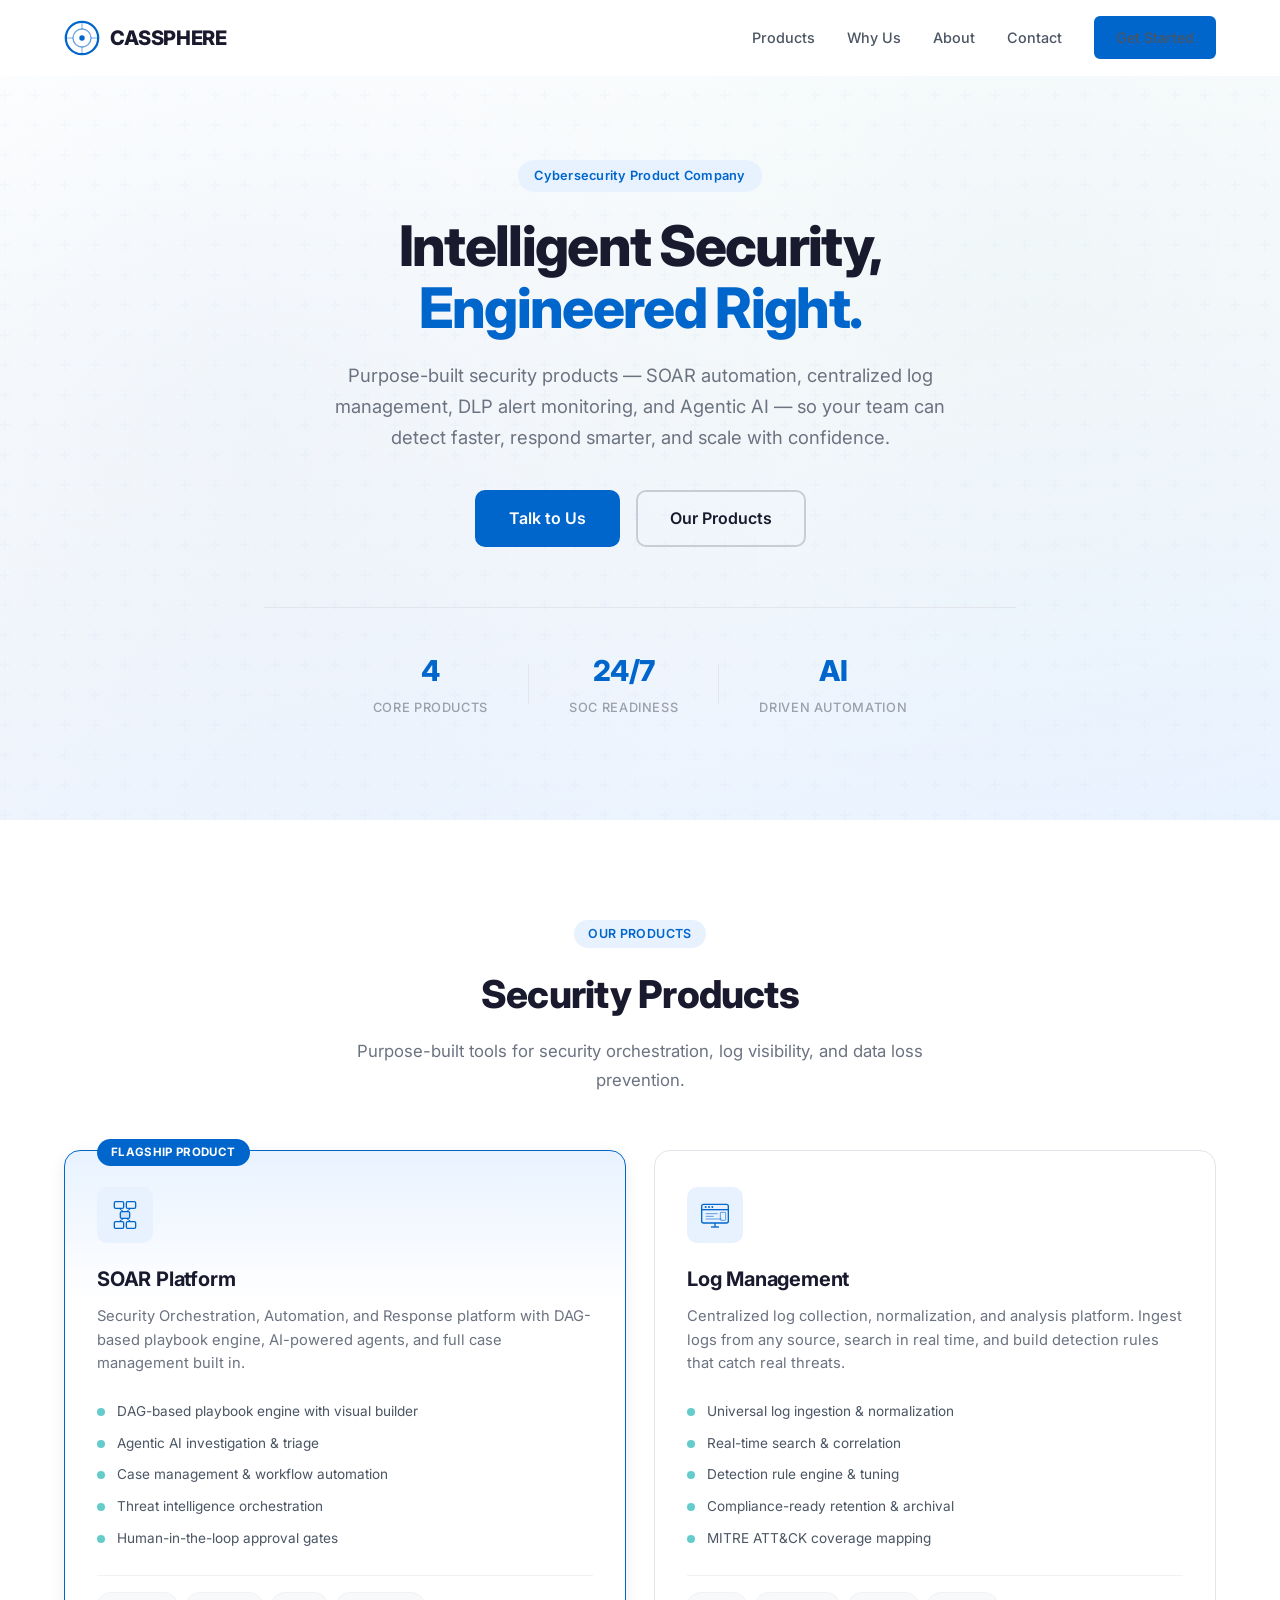
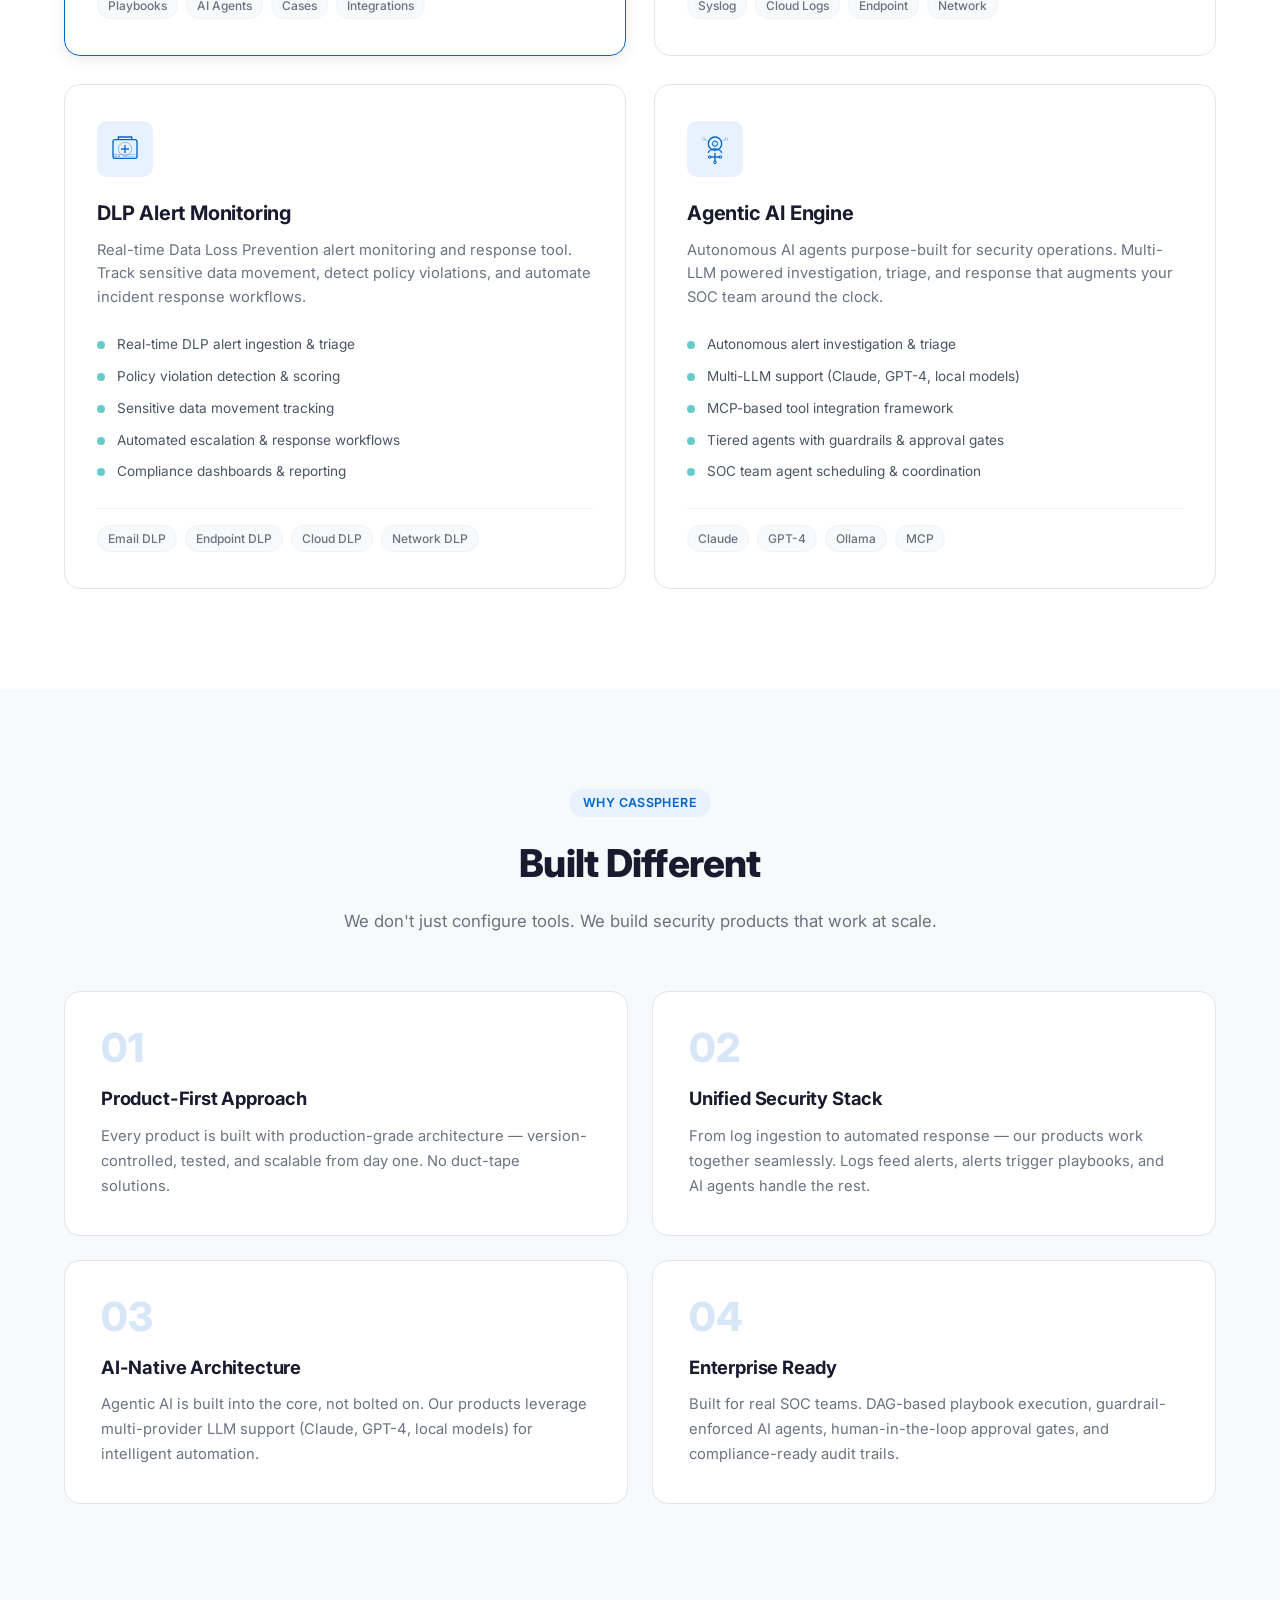
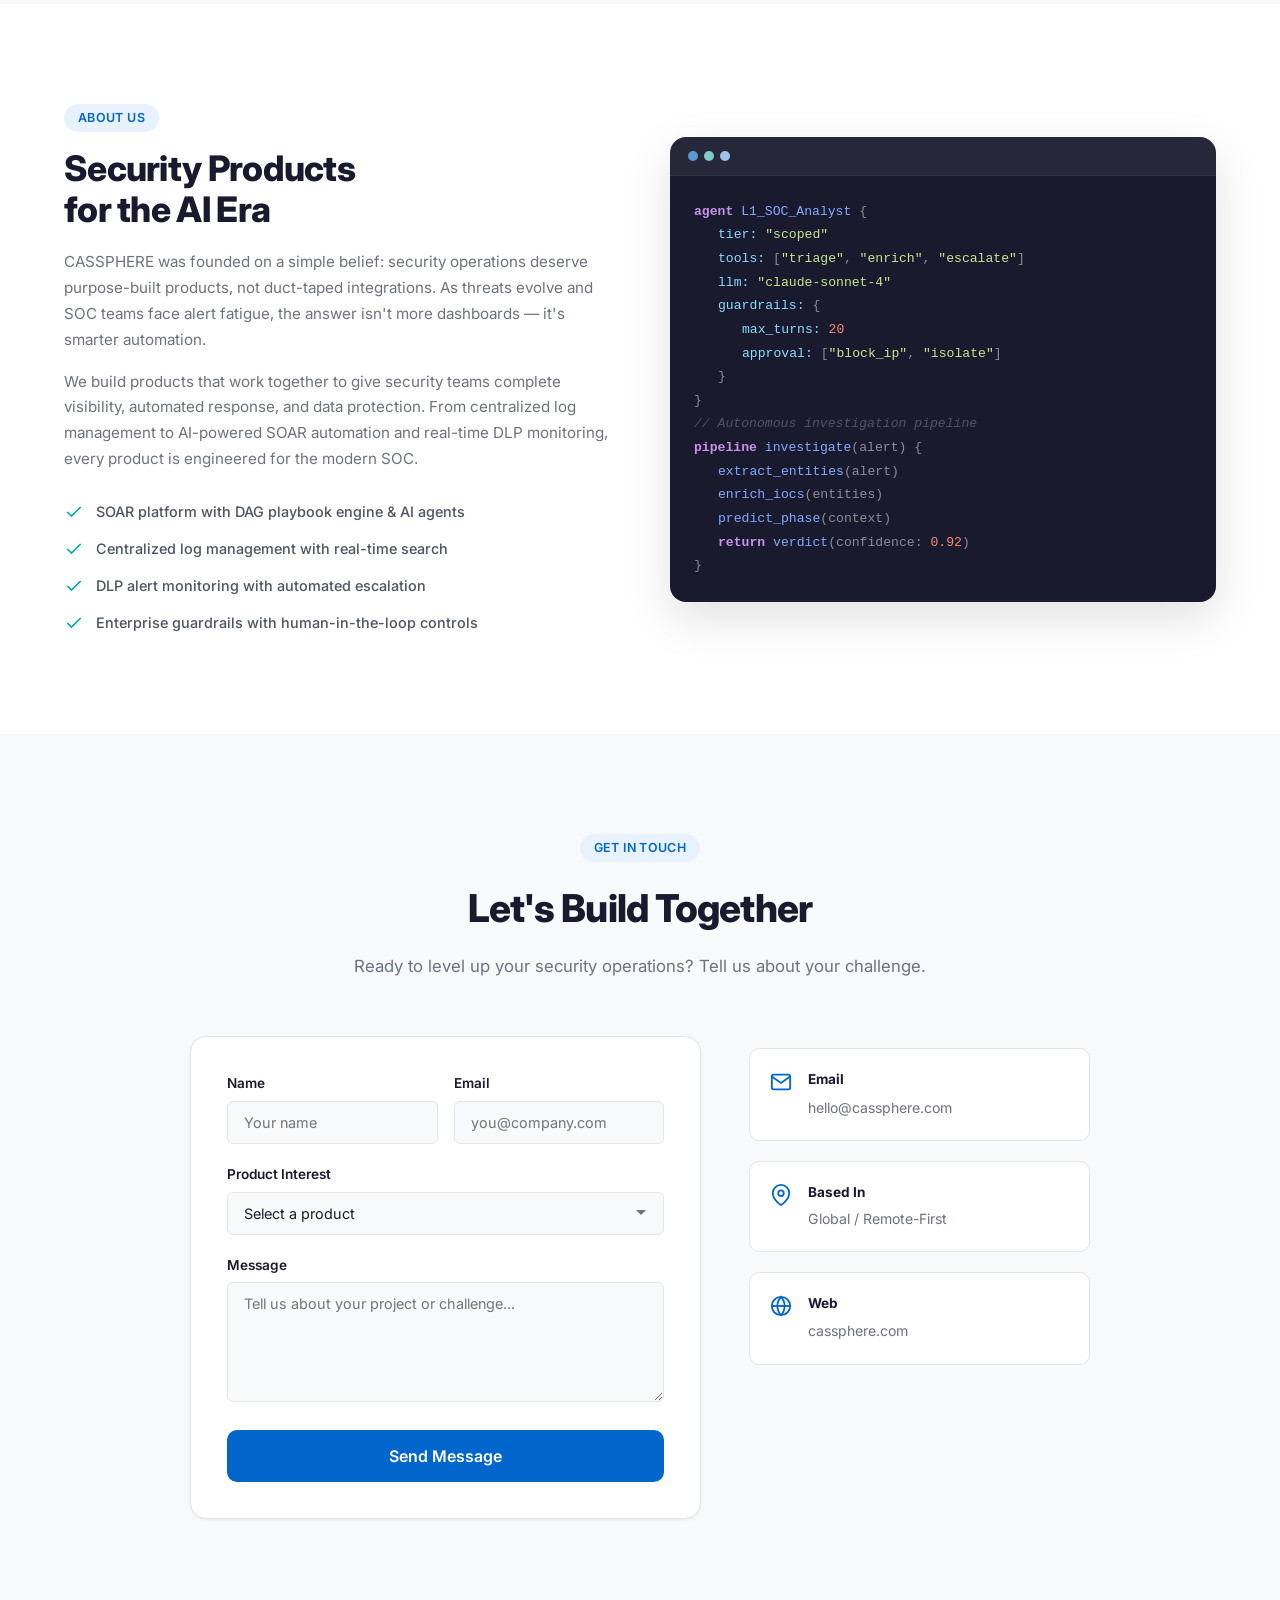
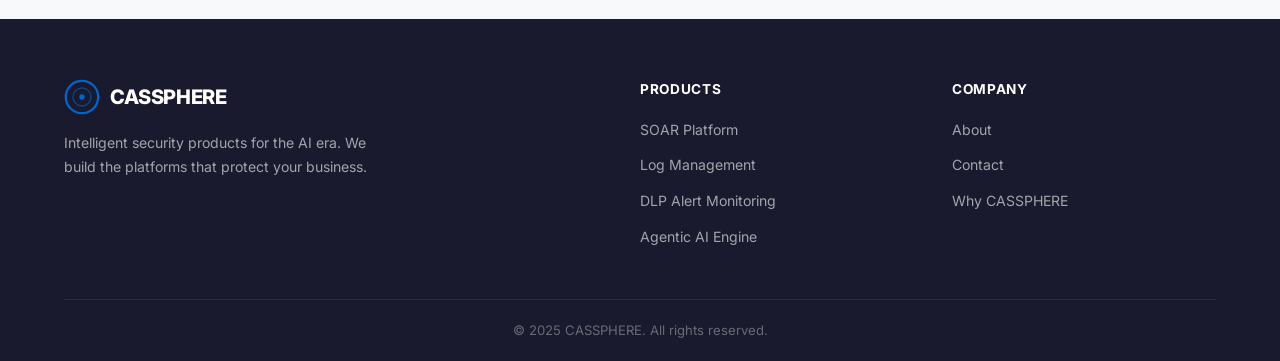
==== index.html @ a55b5545 "Initial CASSPHERE website - 4 product landing page - SOAR Platform, Log Management, DLP Alert Monito" ====
<!DOCTYPE html>
<html lang="en">
<head>
    <meta charset="UTF-8">
    <meta name="viewport" content="width=device-width, initial-scale=1.0">
    <meta name="description" content="CASSPHERE - Intelligent security products: SOAR Platform, Log Management, and DLP Alert Monitoring Tool for modern security operations.">
    <meta name="keywords" content="SOAR, Log Management, DLP, Data Loss Prevention, Alert Monitoring, Cybersecurity, Security Operations, SOC">
    <title>CASSPHERE | Intelligent Security Products</title>
    <link rel="preconnect" href="https://fonts.googleapis.com">
    <link rel="preconnect" href="https://fonts.gstatic.com" crossorigin>
    <link href="https://fonts.googleapis.com/css2?family=Inter:wght@300;400;500;600;700;800&display=swap" rel="stylesheet">
    <link rel="stylesheet" href="css/styles.css">
    <link rel="icon" type="image/svg+xml" href="data:image/svg+xml,<svg xmlns='http://www.w3.org/2000/svg' viewBox='0 0 32 32'><circle cx='16' cy='16' r='14' fill='%230066cc'/><text x='16' y='21' text-anchor='middle' fill='white' font-size='14' font-family='Inter,sans-serif' font-weight='700'>C</text></svg>">
</head>
<body>
    <!-- Navigation -->
    <nav class="navbar" id="navbar">
        <div class="container nav-container">
            <a href="#" class="logo">
                <svg class="logo-icon" viewBox="0 0 40 40" fill="none" xmlns="http://www.w3.org/2000/svg">
                    <circle cx="20" cy="20" r="18" stroke="currentColor" stroke-width="2.5"/>
                    <circle cx="20" cy="20" r="10" stroke="currentColor" stroke-width="1.5" opacity="0.6"/>
                    <circle cx="20" cy="20" r="3" fill="currentColor"/>
                    <line x1="20" y1="2" x2="20" y2="10" stroke="currentColor" stroke-width="1.5" opacity="0.4"/>
                    <line x1="20" y1="30" x2="20" y2="38" stroke="currentColor" stroke-width="1.5" opacity="0.4"/>
                    <line x1="2" y1="20" x2="10" y2="20" stroke="currentColor" stroke-width="1.5" opacity="0.4"/>
                    <line x1="30" y1="20" x2="38" y2="20" stroke="currentColor" stroke-width="1.5" opacity="0.4"/>
                </svg>
                <span>CASSPHERE</span>
            </a>
            <button class="nav-toggle" id="navToggle" aria-label="Toggle navigation">
                <span></span>
                <span></span>
                <span></span>
            </button>
            <ul class="nav-links" id="navLinks">
                <li><a href="#products">Products</a></li>
                <li><a href="#why-us">Why Us</a></li>
                <li><a href="#about">About</a></li>
                <li><a href="#contact">Contact</a></li>
                <li><a href="#contact" class="btn btn-nav">Get Started</a></li>
            </ul>
        </div>
    </nav>

    <!-- Hero Section -->
    <section class="hero" id="hero">
        <div class="hero-bg"></div>
        <div class="container hero-content">
            <div class="hero-badge">Cybersecurity Product Company</div>
            <h1>Intelligent Security,<br><span class="text-accent">Engineered Right.</span></h1>
            <p class="hero-subtitle">Purpose-built security products &mdash; SOAR automation, centralized log management, DLP alert monitoring, and Agentic AI &mdash; so your team can detect faster, respond smarter, and scale with confidence.</p>
            <div class="hero-cta">
                <a href="#contact" class="btn btn-primary btn-lg">Talk to Us</a>
                <a href="#products" class="btn btn-outline btn-lg">Our Products</a>
            </div>
            <div class="hero-stats">
                <div class="stat">
                    <span class="stat-number">4</span>
                    <span class="stat-label">Core Products</span>
                </div>
                <div class="stat-divider"></div>
                <div class="stat">
                    <span class="stat-number">24/7</span>
                    <span class="stat-label">SOC Readiness</span>
                </div>
                <div class="stat-divider"></div>
                <div class="stat">
                    <span class="stat-number">AI</span>
                    <span class="stat-label">Driven Automation</span>
                </div>
            </div>
        </div>
    </section>

    <!-- Products Section -->
    <section class="services" id="products">
        <div class="container">
            <div class="section-header">
                <span class="section-tag">Our Products</span>
                <h2>Security Products</h2>
                <p>Purpose-built tools for security orchestration, log visibility, and data loss prevention.</p>
            </div>
            <div class="services-grid">
                <!-- SOAR Platform -->
                <div class="service-card featured" data-animate>
                    <div class="service-badge">Flagship Product</div>
                    <div class="service-icon">
                        <svg viewBox="0 0 48 48" fill="none" xmlns="http://www.w3.org/2000/svg">
                            <rect x="8" y="4" width="14" height="10" rx="2" stroke="currentColor" stroke-width="2"/>
                            <rect x="26" y="4" width="14" height="10" rx="2" stroke="currentColor" stroke-width="2"/>
                            <rect x="8" y="34" width="14" height="10" rx="2" stroke="currentColor" stroke-width="2"/>
                            <rect x="26" y="34" width="14" height="10" rx="2" stroke="currentColor" stroke-width="2"/>
                            <rect x="17" y="19" width="14" height="10" rx="2" stroke="currentColor" stroke-width="2" fill="currentColor" fill-opacity="0.1"/>
                            <line x1="15" y1="14" x2="22" y2="19" stroke="currentColor" stroke-width="1.5"/>
                            <line x1="33" y1="14" x2="26" y2="19" stroke="currentColor" stroke-width="1.5"/>
                            <line x1="22" y1="29" x2="15" y2="34" stroke="currentColor" stroke-width="1.5"/>
                            <line x1="26" y1="29" x2="33" y2="34" stroke="currentColor" stroke-width="1.5"/>
                        </svg>
                    </div>
                    <h3>SOAR Platform</h3>
                    <p>Security Orchestration, Automation, and Response platform with DAG-based playbook engine, AI-powered agents, and full case management built in.</p>
                    <ul class="service-features">
                        <li>DAG-based playbook engine with visual builder</li>
                        <li>Agentic AI investigation &amp; triage</li>
                        <li>Case management &amp; workflow automation</li>
                        <li>Threat intelligence orchestration</li>
                        <li>Human-in-the-loop approval gates</li>
                    </ul>
                    <div class="service-platforms">
                        <span class="platform-tag">Playbooks</span>
                        <span class="platform-tag">AI Agents</span>
                        <span class="platform-tag">Cases</span>
                        <span class="platform-tag">Integrations</span>
                    </div>
                </div>

                <!-- Log Management -->
                <div class="service-card" data-animate>
                    <div class="service-icon">
                        <svg viewBox="0 0 48 48" fill="none" xmlns="http://www.w3.org/2000/svg">
                            <rect x="4" y="8" width="40" height="28" rx="3" stroke="currentColor" stroke-width="2"/>
                            <line x1="4" y1="16" x2="44" y2="16" stroke="currentColor" stroke-width="2"/>
                            <circle cx="10" cy="12" r="1.5" fill="currentColor"/>
                            <circle cx="15" cy="12" r="1.5" fill="currentColor"/>
                            <circle cx="20" cy="12" r="1.5" fill="currentColor"/>
                            <line x1="10" y1="22" x2="28" y2="22" stroke="currentColor" stroke-width="1.5" opacity="0.6"/>
                            <line x1="10" y1="26" x2="22" y2="26" stroke="currentColor" stroke-width="1.5" opacity="0.6"/>
                            <line x1="10" y1="30" x2="34" y2="30" stroke="currentColor" stroke-width="1.5" opacity="0.6"/>
                            <rect x="32" y="20" width="8" height="12" rx="1" stroke="currentColor" stroke-width="1.5" opacity="0.6"/>
                            <line x1="24" y1="36" x2="24" y2="42" stroke="currentColor" stroke-width="2"/>
                            <line x1="18" y1="42" x2="30" y2="42" stroke="currentColor" stroke-width="2"/>
                        </svg>
                    </div>
                    <h3>Log Management</h3>
                    <p>Centralized log collection, normalization, and analysis platform. Ingest logs from any source, search in real time, and build detection rules that catch real threats.</p>
                    <ul class="service-features">
                        <li>Universal log ingestion &amp; normalization</li>
                        <li>Real-time search &amp; correlation</li>
                        <li>Detection rule engine &amp; tuning</li>
                        <li>Compliance-ready retention &amp; archival</li>
                        <li>MITRE ATT&CK coverage mapping</li>
                    </ul>
                    <div class="service-platforms">
                        <span class="platform-tag">Syslog</span>
                        <span class="platform-tag">Cloud Logs</span>
                        <span class="platform-tag">Endpoint</span>
                        <span class="platform-tag">Network</span>
                    </div>
                </div>

                <!-- DLP Alert Monitoring -->
                <div class="service-card" data-animate>
                    <div class="service-icon">
                        <svg viewBox="0 0 48 48" fill="none" xmlns="http://www.w3.org/2000/svg">
                            <rect x="6" y="10" width="36" height="28" rx="3" stroke="currentColor" stroke-width="2"/>
                            <path d="M24 18 L24 30" stroke="currentColor" stroke-width="2"/>
                            <path d="M18 24 L30 24" stroke="currentColor" stroke-width="2"/>
                            <circle cx="24" cy="24" r="10" stroke="currentColor" stroke-width="1.5" opacity="0.4"/>
                            <path d="M14 10 L14 6 L34 6 L34 10" stroke="currentColor" stroke-width="2"/>
                            <line x1="6" y1="32" x2="42" y2="32" stroke="currentColor" stroke-width="1.5" opacity="0.3"/>
                            <circle cx="10" cy="35" r="1.5" fill="currentColor" opacity="0.5"/>
                            <circle cx="15" cy="35" r="1.5" fill="currentColor" opacity="0.5"/>
                            <line x1="20" y1="35" x2="38" y2="35" stroke="currentColor" stroke-width="1.5" opacity="0.3"/>
                        </svg>
                    </div>
                    <h3>DLP Alert Monitoring</h3>
                    <p>Real-time Data Loss Prevention alert monitoring and response tool. Track sensitive data movement, detect policy violations, and automate incident response workflows.</p>
                    <ul class="service-features">
                        <li>Real-time DLP alert ingestion &amp; triage</li>
                        <li>Policy violation detection &amp; scoring</li>
                        <li>Sensitive data movement tracking</li>
                        <li>Automated escalation &amp; response workflows</li>
                        <li>Compliance dashboards &amp; reporting</li>
                    </ul>
                    <div class="service-platforms">
                        <span class="platform-tag">Email DLP</span>
                        <span class="platform-tag">Endpoint DLP</span>
                        <span class="platform-tag">Cloud DLP</span>
                        <span class="platform-tag">Network DLP</span>
                    </div>
                </div>

                <!-- Agentic AI Engine -->
                <div class="service-card" data-animate>
                    <div class="service-icon">
                        <svg viewBox="0 0 48 48" fill="none" xmlns="http://www.w3.org/2000/svg">
                            <circle cx="24" cy="16" r="10" stroke="currentColor" stroke-width="2"/>
                            <circle cx="24" cy="16" r="4" stroke="currentColor" stroke-width="1.5" fill="currentColor" fill-opacity="0.1"/>
                            <path d="M14 30 C14 26, 20 24, 24 24 C28 24, 34 26, 34 30" stroke="currentColor" stroke-width="2" fill="none"/>
                            <line x1="24" y1="30" x2="24" y2="44" stroke="currentColor" stroke-width="2"/>
                            <line x1="16" y1="36" x2="32" y2="36" stroke="currentColor" stroke-width="2"/>
                            <circle cx="16" cy="36" r="2" stroke="currentColor" stroke-width="1.5"/>
                            <circle cx="32" cy="36" r="2" stroke="currentColor" stroke-width="1.5"/>
                            <circle cx="24" cy="44" r="2" stroke="currentColor" stroke-width="1.5"/>
                            <line x1="8" y1="10" x2="14" y2="12" stroke="currentColor" stroke-width="1" opacity="0.4"/>
                            <line x1="40" y1="10" x2="34" y2="12" stroke="currentColor" stroke-width="1" opacity="0.4"/>
                            <circle cx="7" cy="9" r="2" stroke="currentColor" stroke-width="1" opacity="0.4"/>
                            <circle cx="41" cy="9" r="2" stroke="currentColor" stroke-width="1" opacity="0.4"/>
                        </svg>
                    </div>
                    <h3>Agentic AI Engine</h3>
                    <p>Autonomous AI agents purpose-built for security operations. Multi-LLM powered investigation, triage, and response that augments your SOC team around the clock.</p>
                    <ul class="service-features">
                        <li>Autonomous alert investigation &amp; triage</li>
                        <li>Multi-LLM support (Claude, GPT-4, local models)</li>
                        <li>MCP-based tool integration framework</li>
                        <li>Tiered agents with guardrails &amp; approval gates</li>
                        <li>SOC team agent scheduling &amp; coordination</li>
                    </ul>
                    <div class="service-platforms">
                        <span class="platform-tag">Claude</span>
                        <span class="platform-tag">GPT-4</span>
                        <span class="platform-tag">Ollama</span>
                        <span class="platform-tag">MCP</span>
                    </div>
                </div>
            </div>
        </div>
    </section>

    <!-- Why Us Section -->
    <section class="why-us" id="why-us">
        <div class="container">
            <div class="section-header">
                <span class="section-tag">Why CASSPHERE</span>
                <h2>Built Different</h2>
                <p>We don't just configure tools. We build security products that work at scale.</p>
            </div>
            <div class="features-grid">
                <div class="feature-card" data-animate>
                    <div class="feature-number">01</div>
                    <h3>Product-First Approach</h3>
                    <p>Every product is built with production-grade architecture &mdash; version-controlled, tested, and scalable from day one. No duct-tape solutions.</p>
                </div>
                <div class="feature-card" data-animate>
                    <div class="feature-number">02</div>
                    <h3>Unified Security Stack</h3>
                    <p>From log ingestion to automated response &mdash; our products work together seamlessly. Logs feed alerts, alerts trigger playbooks, and AI agents handle the rest.</p>
                </div>
                <div class="feature-card" data-animate>
                    <div class="feature-number">03</div>
                    <h3>AI-Native Architecture</h3>
                    <p>Agentic AI is built into the core, not bolted on. Our products leverage multi-provider LLM support (Claude, GPT-4, local models) for intelligent automation.</p>
                </div>
                <div class="feature-card" data-animate>
                    <div class="feature-number">04</div>
                    <h3>Enterprise Ready</h3>
                    <p>Built for real SOC teams. DAG-based playbook execution, guardrail-enforced AI agents, human-in-the-loop approval gates, and compliance-ready audit trails.</p>
                </div>
            </div>
        </div>
    </section>

    <!-- About Section -->
    <section class="about" id="about">
        <div class="container">
            <div class="about-grid">
                <div class="about-content" data-animate>
                    <span class="section-tag">About Us</span>
                    <h2>Security Products<br>for the AI Era</h2>
                    <p>CASSPHERE was founded on a simple belief: security operations deserve purpose-built products, not duct-taped integrations. As threats evolve and SOC teams face alert fatigue, the answer isn't more dashboards &mdash; it's smarter automation.</p>
                    <p>We build products that work together to give security teams complete visibility, automated response, and data protection. From centralized log management to AI-powered SOAR automation and real-time DLP monitoring, every product is engineered for the modern SOC.</p>
                    <div class="about-highlights">
                        <div class="highlight">
                            <svg viewBox="0 0 24 24" fill="none" stroke="currentColor" stroke-width="2"><polyline points="20 6 9 17 4 12"/></svg>
                            <span>SOAR platform with DAG playbook engine &amp; AI agents</span>
                        </div>
                        <div class="highlight">
                            <svg viewBox="0 0 24 24" fill="none" stroke="currentColor" stroke-width="2"><polyline points="20 6 9 17 4 12"/></svg>
                            <span>Centralized log management with real-time search</span>
                        </div>
                        <div class="highlight">
                            <svg viewBox="0 0 24 24" fill="none" stroke="currentColor" stroke-width="2"><polyline points="20 6 9 17 4 12"/></svg>
                            <span>DLP alert monitoring with automated escalation</span>
                        </div>
                        <div class="highlight">
                            <svg viewBox="0 0 24 24" fill="none" stroke="currentColor" stroke-width="2"><polyline points="20 6 9 17 4 12"/></svg>
                            <span>Enterprise guardrails with human-in-the-loop controls</span>
                        </div>
                    </div>
                </div>
                <div class="about-visual" data-animate>
                    <div class="visual-card">
                        <div class="visual-header">
                            <span class="visual-dot"></span>
                            <span class="visual-dot"></span>
                            <span class="visual-dot"></span>
                        </div>
                        <div class="visual-content">
                            <div class="visual-line"><span class="v-keyword">agent</span> <span class="v-name">L1_SOC_Analyst</span> {</div>
                            <div class="visual-line indent"><span class="v-prop">tier:</span> <span class="v-string">"scoped"</span></div>
                            <div class="visual-line indent"><span class="v-prop">tools:</span> [<span class="v-string">"triage"</span>, <span class="v-string">"enrich"</span>, <span class="v-string">"escalate"</span>]</div>
                            <div class="visual-line indent"><span class="v-prop">llm:</span> <span class="v-string">"claude-sonnet-4"</span></div>
                            <div class="visual-line indent"><span class="v-prop">guardrails:</span> {</div>
                            <div class="visual-line indent2"><span class="v-prop">max_turns:</span> <span class="v-num">20</span></div>
                            <div class="visual-line indent2"><span class="v-prop">approval:</span> [<span class="v-string">"block_ip"</span>, <span class="v-string">"isolate"</span>]</div>
                            <div class="visual-line indent">}</div>
                            <div class="visual-line">}</div>
                            <div class="visual-line"></div>
                            <div class="visual-line"><span class="v-comment">// Autonomous investigation pipeline</span></div>
                            <div class="visual-line"><span class="v-keyword">pipeline</span> <span class="v-name">investigate</span>(alert) {</div>
                            <div class="visual-line indent"><span class="v-fn">extract_entities</span>(alert)</div>
                            <div class="visual-line indent"><span class="v-fn">enrich_iocs</span>(entities)</div>
                            <div class="visual-line indent"><span class="v-fn">predict_phase</span>(context)</div>
                            <div class="visual-line indent"><span class="v-keyword">return</span> <span class="v-fn">verdict</span>(confidence: <span class="v-num">0.92</span>)</div>
                            <div class="visual-line">}</div>
                        </div>
                    </div>
                </div>
            </div>
        </div>
    </section>

    <!-- Contact Section -->
    <section class="contact" id="contact">
        <div class="container">
            <div class="section-header">
                <span class="section-tag">Get In Touch</span>
                <h2>Let's Build Together</h2>
                <p>Ready to level up your security operations? Tell us about your challenge.</p>
            </div>
            <div class="contact-grid">
                <form class="contact-form" id="contactForm" data-animate>
                    <div class="form-row">
                        <div class="form-group">
                            <label for="name">Name</label>
                            <input type="text" id="name" name="name" placeholder="Your name" required>
                        </div>
                        <div class="form-group">
                            <label for="email">Email</label>
                            <input type="email" id="email" name="email" placeholder="you@company.com" required>
                        </div>
                    </div>
                    <div class="form-group">
                        <label for="service">Product Interest</label>
                        <select id="service" name="service">
                            <option value="">Select a product</option>
                            <option value="soar">SOAR Platform</option>
                            <option value="logs">Log Management</option>
                            <option value="dlp">DLP Alert Monitoring</option>
                            <option value="ai">Agentic AI Engine</option>
                            <option value="all">All Products</option>
                        </select>
                    </div>
                    <div class="form-group">
                        <label for="message">Message</label>
                        <textarea id="message" name="message" rows="5" placeholder="Tell us about your project or challenge..."></textarea>
                    </div>
                    <button type="submit" class="btn btn-primary btn-lg btn-full">Send Message</button>
                </form>
                <div class="contact-info" data-animate>
                    <div class="info-card">
                        <svg viewBox="0 0 24 24" fill="none" stroke="currentColor" stroke-width="2"><path d="M4 4h16c1.1 0 2 .9 2 2v12c0 1.1-.9 2-2 2H4c-1.1 0-2-.9-2-2V6c0-1.1.9-2 2-2z"/><polyline points="22,6 12,13 2,6"/></svg>
                        <div>
                            <h4>Email</h4>
                            <a href="mailto:hello@cassphere.com">hello@cassphere.com</a>
                        </div>
                    </div>
                    <div class="info-card">
                        <svg viewBox="0 0 24 24" fill="none" stroke="currentColor" stroke-width="2"><path d="M21 10c0 7-9 13-9 13s-9-6-9-13a9 9 0 0 1 18 0z"/><circle cx="12" cy="10" r="3"/></svg>
                        <div>
                            <h4>Based In</h4>
                            <p>Global / Remote-First</p>
                        </div>
                    </div>
                    <div class="info-card">
                        <svg viewBox="0 0 24 24" fill="none" stroke="currentColor" stroke-width="2"><circle cx="12" cy="12" r="10"/><line x1="2" y1="12" x2="22" y2="12"/><path d="M12 2a15.3 15.3 0 0 1 4 10 15.3 15.3 0 0 1-4 10 15.3 15.3 0 0 1-4-10 15.3 15.3 0 0 1 4-10z"/></svg>
                        <div>
                            <h4>Web</h4>
                            <a href="https://cassphere.com">cassphere.com</a>
                        </div>
                    </div>
                </div>
            </div>
        </div>
    </section>

    <!-- Footer -->
    <footer class="footer">
        <div class="container">
            <div class="footer-grid">
                <div class="footer-brand">
                    <a href="#" class="logo">
                        <svg class="logo-icon" viewBox="0 0 40 40" fill="none" xmlns="http://www.w3.org/2000/svg">
                            <circle cx="20" cy="20" r="18" stroke="currentColor" stroke-width="2.5"/>
                            <circle cx="20" cy="20" r="10" stroke="currentColor" stroke-width="1.5" opacity="0.6"/>
                            <circle cx="20" cy="20" r="3" fill="currentColor"/>
                        </svg>
                        <span>CASSPHERE</span>
                    </a>
                    <p>Intelligent security products for the AI era. We build the platforms that protect your business.</p>
                </div>
                <div class="footer-links">
                    <h4>Products</h4>
                    <ul>
                        <li><a href="#products">SOAR Platform</a></li>
                        <li><a href="#products">Log Management</a></li>
                        <li><a href="#products">DLP Alert Monitoring</a></li>
                        <li><a href="#products">Agentic AI Engine</a></li>
                    </ul>
                </div>
                <div class="footer-links">
                    <h4>Company</h4>
                    <ul>
                        <li><a href="#about">About</a></li>
                        <li><a href="#contact">Contact</a></li>
                        <li><a href="#why-us">Why CASSPHERE</a></li>
                    </ul>
                </div>
            </div>
            <div class="footer-bottom">
                <p>&copy; 2025 CASSPHERE. All rights reserved.</p>
            </div>
        </div>
    </footer>

    <script src="js/main.js"></script>
</body>
</html>
---- css/styles.css ----
/* ============================================
   CASSPHERE - Corporate Website Styles
   ============================================ */

/* --- Reset & Base --- */
*, *::before, *::after {
    margin: 0;
    padding: 0;
    box-sizing: border-box;
}

:root {
    --navy: #1a1a2e;
    --navy-light: #2d2d44;
    --blue: #0066cc;
    --blue-dark: #0052a3;
    --blue-light: #e8f2ff;
    --teal: #00a8a8;
    --teal-light: #e6f7f7;
    --gray-50: #f8f9fb;
    --gray-100: #f0f2f5;
    --gray-200: #e2e5ea;
    --gray-300: #c8cdd5;
    --gray-400: #9aa0ab;
    --gray-500: #6b7280;
    --gray-600: #4b5563;
    --white: #ffffff;
    --shadow-sm: 0 1px 3px rgba(0,0,0,0.06);
    --shadow-md: 0 4px 16px rgba(0,0,0,0.08);
    --shadow-lg: 0 8px 32px rgba(0,0,0,0.10);
    --shadow-xl: 0 16px 48px rgba(0,0,0,0.12);
    --radius-sm: 6px;
    --radius-md: 10px;
    --radius-lg: 16px;
    --radius-xl: 24px;
    --transition: 0.3s ease;
}

html {
    scroll-behavior: smooth;
    scroll-padding-top: 80px;
}

body {
    font-family: 'Inter', -apple-system, BlinkMacSystemFont, 'Segoe UI', sans-serif;
    color: var(--navy);
    line-height: 1.6;
    background: var(--white);
    -webkit-font-smoothing: antialiased;
}

.container {
    max-width: 1200px;
    margin: 0 auto;
    padding: 0 24px;
}

a {
    text-decoration: none;
    color: inherit;
    transition: color var(--transition);
}

img {
    max-width: 100%;
    display: block;
}

/* --- Buttons --- */
.btn {
    display: inline-flex;
    align-items: center;
    justify-content: center;
    gap: 8px;
    font-family: inherit;
    font-weight: 600;
    font-size: 0.9rem;
    border: 2px solid transparent;
    border-radius: var(--radius-sm);
    cursor: pointer;
    transition: all var(--transition);
    padding: 10px 24px;
    white-space: nowrap;
}

.btn-primary {
    background: var(--blue);
    color: var(--white);
    border-color: var(--blue);
}

.btn-primary:hover {
    background: var(--blue-dark);
    border-color: var(--blue-dark);
    transform: translateY(-1px);
    box-shadow: var(--shadow-md);
}

.btn-outline {
    background: transparent;
    color: var(--navy);
    border-color: var(--gray-300);
}

.btn-outline:hover {
    border-color: var(--blue);
    color: var(--blue);
    transform: translateY(-1px);
}

.btn-lg {
    padding: 14px 32px;
    font-size: 1rem;
    border-radius: var(--radius-md);
}

.btn-full {
    width: 100%;
}

.btn-nav {
    background: var(--blue);
    color: var(--white);
    border-color: var(--blue);
    padding: 8px 20px;
    font-size: 0.85rem;
    border-radius: var(--radius-sm);
}

.btn-nav:hover {
    background: var(--blue-dark);
    border-color: var(--blue-dark);
}

/* --- Navigation --- */
.navbar {
    position: fixed;
    top: 0;
    left: 0;
    right: 0;
    z-index: 1000;
    background: rgba(255, 255, 255, 0.95);
    backdrop-filter: blur(12px);
    -webkit-backdrop-filter: blur(12px);
    border-bottom: 1px solid transparent;
    transition: all var(--transition);
    padding: 16px 0;
}

.navbar.scrolled {
    border-bottom-color: var(--gray-200);
    box-shadow: var(--shadow-sm);
    padding: 12px 0;
}

.nav-container {
    display: flex;
    align-items: center;
    justify-content: space-between;
}

.logo {
    display: flex;
    align-items: center;
    gap: 10px;
    font-weight: 800;
    font-size: 1.25rem;
    letter-spacing: -0.02em;
    color: var(--navy);
}

.logo-icon {
    width: 36px;
    height: 36px;
    color: var(--blue);
}

.nav-links {
    display: flex;
    align-items: center;
    gap: 32px;
    list-style: none;
}

.nav-links a {
    font-size: 0.9rem;
    font-weight: 500;
    color: var(--gray-600);
}

.nav-links a:hover {
    color: var(--blue);
}

.nav-toggle {
    display: none;
    flex-direction: column;
    gap: 5px;
    background: none;
    border: none;
    cursor: pointer;
    padding: 4px;
}

.nav-toggle span {
    width: 24px;
    height: 2px;
    background: var(--navy);
    border-radius: 2px;
    transition: all var(--transition);
}

.nav-toggle.active span:nth-child(1) {
    transform: rotate(45deg) translate(5px, 5px);
}

.nav-toggle.active span:nth-child(2) {
    opacity: 0;
}

.nav-toggle.active span:nth-child(3) {
    transform: rotate(-45deg) translate(5px, -5px);
}

/* --- Hero --- */
.hero {
    position: relative;
    padding: 160px 0 100px;
    overflow: hidden;
    background: linear-gradient(170deg, var(--white) 0%, var(--gray-50) 50%, var(--blue-light) 100%);
}

.hero-bg {
    position: absolute;
    inset: 0;
    background-image:
        radial-gradient(circle at 20% 50%, rgba(0, 102, 204, 0.04) 0%, transparent 50%),
        radial-gradient(circle at 80% 30%, rgba(0, 168, 168, 0.04) 0%, transparent 50%);
    z-index: 0;
}

.hero-bg::before {
    content: '';
    position: absolute;
    inset: 0;
    background-image: url("data:image/svg+xml,%3Csvg width='60' height='60' viewBox='0 0 60 60' xmlns='http://www.w3.org/2000/svg'%3E%3Cg fill='none' fill-rule='evenodd'%3E%3Cg fill='%230066cc' fill-opacity='0.03'%3E%3Cpath d='M36 34v-4h-2v4h-4v2h4v4h2v-4h4v-2h-4zm0-30V0h-2v4h-4v2h4v4h2V6h4V4h-4zM6 34v-4H4v4H0v2h4v4h2v-4h4v-2H6zM6 4V0H4v4H0v2h4v4h2V6h4V4H6z'/%3E%3C/g%3E%3C/g%3E%3C/svg%3E");
    opacity: 0.6;
}

.hero-content {
    position: relative;
    z-index: 1;
    text-align: center;
    max-width: 800px;
    margin: 0 auto;
}

.hero-badge {
    display: inline-block;
    padding: 6px 16px;
    background: var(--blue-light);
    color: var(--blue);
    font-size: 0.8rem;
    font-weight: 600;
    border-radius: 50px;
    margin-bottom: 24px;
    letter-spacing: 0.02em;
}

.hero h1 {
    font-size: 3.5rem;
    font-weight: 800;
    line-height: 1.1;
    letter-spacing: -0.03em;
    margin-bottom: 20px;
    color: var(--navy);
}

.text-accent {
    color: var(--blue);
}

.hero-subtitle {
    font-size: 1.15rem;
    color: var(--gray-500);
    line-height: 1.7;
    max-width: 640px;
    margin: 0 auto 36px;
}

.hero-cta {
    display: flex;
    gap: 16px;
    justify-content: center;
    margin-bottom: 60px;
}

.hero-stats {
    display: flex;
    align-items: center;
    justify-content: center;
    gap: 40px;
    padding-top: 40px;
    border-top: 1px solid var(--gray-200);
}

.stat {
    text-align: center;
}

.stat-number {
    display: block;
    font-size: 1.8rem;
    font-weight: 800;
    color: var(--blue);
    letter-spacing: -0.02em;
}

.stat-label {
    font-size: 0.8rem;
    color: var(--gray-400);
    font-weight: 500;
    text-transform: uppercase;
    letter-spacing: 0.05em;
}

.stat-divider {
    width: 1px;
    height: 40px;
    background: var(--gray-200);
}

/* --- Section Common --- */
.section-header {
    text-align: center;
    max-width: 600px;
    margin: 0 auto 56px;
}

.section-tag {
    display: inline-block;
    padding: 4px 14px;
    background: var(--blue-light);
    color: var(--blue);
    font-size: 0.78rem;
    font-weight: 600;
    border-radius: 50px;
    margin-bottom: 16px;
    letter-spacing: 0.03em;
    text-transform: uppercase;
}

.section-header h2 {
    font-size: 2.4rem;
    font-weight: 800;
    letter-spacing: -0.02em;
    margin-bottom: 12px;
    color: var(--navy);
}

.section-header p {
    font-size: 1.05rem;
    color: var(--gray-500);
    line-height: 1.7;
}

/* --- Services --- */
.services {
    padding: 100px 0;
    background: var(--white);
}

.services-grid {
    display: grid;
    grid-template-columns: repeat(2, 1fr);
    gap: 28px;
}

.service-card {
    position: relative;
    padding: 36px 32px;
    background: var(--white);
    border: 1px solid var(--gray-200);
    border-radius: var(--radius-lg);
    transition: all var(--transition);
}

.service-card:hover {
    border-color: var(--blue);
    box-shadow: var(--shadow-lg);
    transform: translateY(-4px);
}

.service-card.featured {
    border-color: var(--blue);
    box-shadow: var(--shadow-md);
    background: linear-gradient(180deg, var(--blue-light) 0%, var(--white) 30%);
}

.service-badge {
    position: absolute;
    top: -12px;
    left: 32px;
    padding: 4px 14px;
    background: var(--blue);
    color: var(--white);
    font-size: 0.72rem;
    font-weight: 700;
    border-radius: 50px;
    letter-spacing: 0.03em;
    text-transform: uppercase;
}

.service-icon {
    width: 56px;
    height: 56px;
    display: flex;
    align-items: center;
    justify-content: center;
    background: var(--blue-light);
    border-radius: var(--radius-md);
    margin-bottom: 20px;
    color: var(--blue);
}

.service-icon svg {
    width: 32px;
    height: 32px;
}

.service-card h3 {
    font-size: 1.25rem;
    font-weight: 700;
    margin-bottom: 10px;
    letter-spacing: -0.01em;
}

.service-card > p {
    font-size: 0.92rem;
    color: var(--gray-500);
    line-height: 1.6;
    margin-bottom: 20px;
}

.service-features {
    list-style: none;
    margin-bottom: 20px;
}

.service-features li {
    position: relative;
    padding: 5px 0 5px 20px;
    font-size: 0.85rem;
    color: var(--gray-600);
}

.service-features li::before {
    content: '';
    position: absolute;
    left: 0;
    top: 12px;
    width: 8px;
    height: 8px;
    border-radius: 50%;
    background: var(--teal);
    opacity: 0.6;
}

.service-platforms {
    display: flex;
    flex-wrap: wrap;
    gap: 8px;
    padding-top: 16px;
    border-top: 1px solid var(--gray-100);
}

.platform-tag {
    padding: 3px 10px;
    background: var(--gray-50);
    color: var(--gray-500);
    font-size: 0.75rem;
    font-weight: 500;
    border-radius: 50px;
    border: 1px solid var(--gray-100);
}

/* --- Why Us --- */
.why-us {
    padding: 100px 0;
    background: var(--gray-50);
}

.features-grid {
    display: grid;
    grid-template-columns: repeat(2, 1fr);
    gap: 24px;
}

.feature-card {
    padding: 36px;
    background: var(--white);
    border: 1px solid var(--gray-200);
    border-radius: var(--radius-lg);
    transition: all var(--transition);
}

.feature-card:hover {
    border-color: var(--blue);
    box-shadow: var(--shadow-md);
}

.feature-number {
    font-size: 2.5rem;
    font-weight: 800;
    color: var(--blue);
    opacity: 0.15;
    line-height: 1;
    margin-bottom: 16px;
}

.feature-card h3 {
    font-size: 1.15rem;
    font-weight: 700;
    margin-bottom: 10px;
    letter-spacing: -0.01em;
}

.feature-card p {
    font-size: 0.92rem;
    color: var(--gray-500);
    line-height: 1.7;
}

/* --- About --- */
.about {
    padding: 100px 0;
    background: var(--white);
}

.about-grid {
    display: grid;
    grid-template-columns: 1fr 1fr;
    gap: 60px;
    align-items: center;
}

.about-content .section-tag {
    margin-bottom: 16px;
}

.about-content h2 {
    font-size: 2.2rem;
    font-weight: 800;
    letter-spacing: -0.02em;
    margin-bottom: 20px;
    line-height: 1.15;
}

.about-content > p {
    font-size: 0.95rem;
    color: var(--gray-500);
    line-height: 1.7;
    margin-bottom: 16px;
}

.about-highlights {
    margin-top: 28px;
    display: flex;
    flex-direction: column;
    gap: 14px;
}

.highlight {
    display: flex;
    align-items: flex-start;
    gap: 12px;
}

.highlight svg {
    width: 20px;
    height: 20px;
    color: var(--teal);
    flex-shrink: 0;
    margin-top: 2px;
}

.highlight span {
    font-size: 0.9rem;
    color: var(--gray-600);
    font-weight: 500;
}

/* Code Visual Card */
.visual-card {
    background: var(--navy);
    border-radius: var(--radius-lg);
    overflow: hidden;
    box-shadow: var(--shadow-xl);
}

.visual-header {
    display: flex;
    gap: 6px;
    padding: 14px 18px;
    background: rgba(255,255,255,0.06);
    border-bottom: 1px solid rgba(255,255,255,0.06);
}

.visual-dot {
    width: 10px;
    height: 10px;
    border-radius: 50%;
    background: rgba(255,255,255,0.15);
}

.visual-dot:nth-child(1) { background: #5b9bd5; }
.visual-dot:nth-child(2) { background: #7ec8c8; }
.visual-dot:nth-child(3) { background: #a0c4e8; }

.visual-content {
    padding: 24px;
    font-family: 'SF Mono', 'Fira Code', 'Cascadia Code', monospace;
    font-size: 0.82rem;
    line-height: 1.8;
}

.visual-line {
    white-space: nowrap;
    color: rgba(255,255,255,0.5);
}

.visual-line.indent { padding-left: 24px; }
.visual-line.indent2 { padding-left: 48px; }

.v-keyword { color: #c792ea; font-weight: 600; }
.v-name { color: #82aaff; }
.v-prop { color: #89ddff; }
.v-string { color: #c3e88d; }
.v-num { color: #f78c6c; }
.v-fn { color: #82aaff; }
.v-comment { color: rgba(255,255,255,0.25); font-style: italic; }

/* --- Contact --- */
.contact {
    padding: 100px 0;
    background: var(--gray-50);
}

.contact-grid {
    display: grid;
    grid-template-columns: 1.2fr 0.8fr;
    gap: 48px;
    max-width: 900px;
    margin: 0 auto;
}

.contact-form {
    background: var(--white);
    padding: 36px;
    border-radius: var(--radius-lg);
    border: 1px solid var(--gray-200);
    box-shadow: var(--shadow-sm);
}

.form-row {
    display: grid;
    grid-template-columns: 1fr 1fr;
    gap: 16px;
}

.form-group {
    margin-bottom: 20px;
}

.form-group label {
    display: block;
    font-size: 0.85rem;
    font-weight: 600;
    margin-bottom: 6px;
    color: var(--navy);
}

.form-group input,
.form-group select,
.form-group textarea {
    width: 100%;
    padding: 12px 16px;
    font-family: inherit;
    font-size: 0.9rem;
    border: 1px solid var(--gray-200);
    border-radius: var(--radius-sm);
    background: var(--gray-50);
    color: var(--navy);
    transition: all var(--transition);
    outline: none;
}

.form-group input:focus,
.form-group select:focus,
.form-group textarea:focus {
    border-color: var(--blue);
    box-shadow: 0 0 0 3px rgba(0, 102, 204, 0.1);
    background: var(--white);
}

.form-group textarea {
    resize: vertical;
    min-height: 120px;
}

.form-group select {
    appearance: none;
    background-image: url("data:image/svg+xml,%3Csvg xmlns='http://www.w3.org/2000/svg' width='12' height='12' viewBox='0 0 12 12'%3E%3Cpath fill='%236b7280' d='M6 8L1 3h10z'/%3E%3C/svg%3E");
    background-repeat: no-repeat;
    background-position: right 16px center;
    padding-right: 40px;
}

.contact-info {
    display: flex;
    flex-direction: column;
    gap: 20px;
    padding-top: 12px;
}

.info-card {
    display: flex;
    align-items: flex-start;
    gap: 16px;
    padding: 20px;
    background: var(--white);
    border-radius: var(--radius-md);
    border: 1px solid var(--gray-200);
}

.info-card svg {
    width: 22px;
    height: 22px;
    color: var(--blue);
    flex-shrink: 0;
    margin-top: 2px;
}

.info-card h4 {
    font-size: 0.85rem;
    font-weight: 700;
    margin-bottom: 4px;
    color: var(--navy);
}

.info-card p,
.info-card a {
    font-size: 0.88rem;
    color: var(--gray-500);
}

.info-card a:hover {
    color: var(--blue);
}

/* --- Footer --- */
.footer {
    padding: 60px 0 0;
    background: var(--navy);
    color: rgba(255,255,255,0.6);
}

.footer-grid {
    display: grid;
    grid-template-columns: 2fr 1fr 1fr;
    gap: 48px;
    padding-bottom: 40px;
}

.footer-brand .logo {
    color: var(--white);
    margin-bottom: 16px;
}

.footer-brand .logo-icon {
    color: var(--blue);
}

.footer-brand p {
    font-size: 0.88rem;
    line-height: 1.7;
    max-width: 320px;
}

.footer-links h4 {
    color: var(--white);
    font-size: 0.85rem;
    font-weight: 700;
    text-transform: uppercase;
    letter-spacing: 0.05em;
    margin-bottom: 16px;
}

.footer-links ul {
    list-style: none;
}

.footer-links li {
    margin-bottom: 10px;
}

.footer-links a {
    font-size: 0.88rem;
    transition: color var(--transition);
}

.footer-links a:hover {
    color: var(--white);
}

.footer-bottom {
    padding: 20px 0;
    border-top: 1px solid rgba(255,255,255,0.08);
    text-align: center;
}

.footer-bottom p {
    font-size: 0.82rem;
    color: rgba(255,255,255,0.35);
}

/* --- Animations --- */
[data-animate] {
    opacity: 0;
    transform: translateY(24px);
    transition: opacity 0.6s ease, transform 0.6s ease;
}

[data-animate].visible {
    opacity: 1;
    transform: translateY(0);
}

/* --- Responsive --- */
@media (max-width: 1024px) {
    .services-grid {
        grid-template-columns: 1fr;
        max-width: 520px;
        margin: 0 auto;
    }

    .features-grid {
        grid-template-columns: 1fr;
        max-width: 520px;
        margin: 0 auto;
    }

    .about-grid {
        grid-template-columns: 1fr;
        gap: 40px;
    }

    .contact-grid {
        grid-template-columns: 1fr;
    }

    .footer-grid {
        grid-template-columns: 1fr;
        gap: 32px;
    }
}

@media (max-width: 768px) {
    .nav-toggle {
        display: flex;
    }

    .nav-links {
        position: fixed;
        top: 0;
        right: -100%;
        width: 280px;
        height: 100vh;
        flex-direction: column;
        background: var(--white);
        padding: 80px 32px 32px;
        gap: 24px;
        box-shadow: var(--shadow-xl);
        transition: right var(--transition);
    }

    .nav-links.open {
        right: 0;
    }

    .nav-links a {
        font-size: 1rem;
    }

    .hero {
        padding: 130px 0 70px;
    }

    .hero h1 {
        font-size: 2.2rem;
    }

    .hero-subtitle {
        font-size: 1rem;
    }

    .hero-cta {
        flex-direction: column;
        align-items: center;
        gap: 12px;
    }

    .hero-stats {
        flex-direction: column;
        gap: 20px;
    }

    .stat-divider {
        width: 40px;
        height: 1px;
    }

    .section-header h2 {
        font-size: 1.8rem;
    }

    .about-content h2 {
        font-size: 1.7rem;
    }

    .form-row {
        grid-template-columns: 1fr;
    }

    .contact-form {
        padding: 24px;
    }
}

@media (max-width: 480px) {
    .hero h1 {
        font-size: 1.8rem;
    }

    .container {
        padding: 0 16px;
    }

    .service-card {
        padding: 28px 24px;
    }

    .feature-card {
        padding: 28px 24px;
    }
}
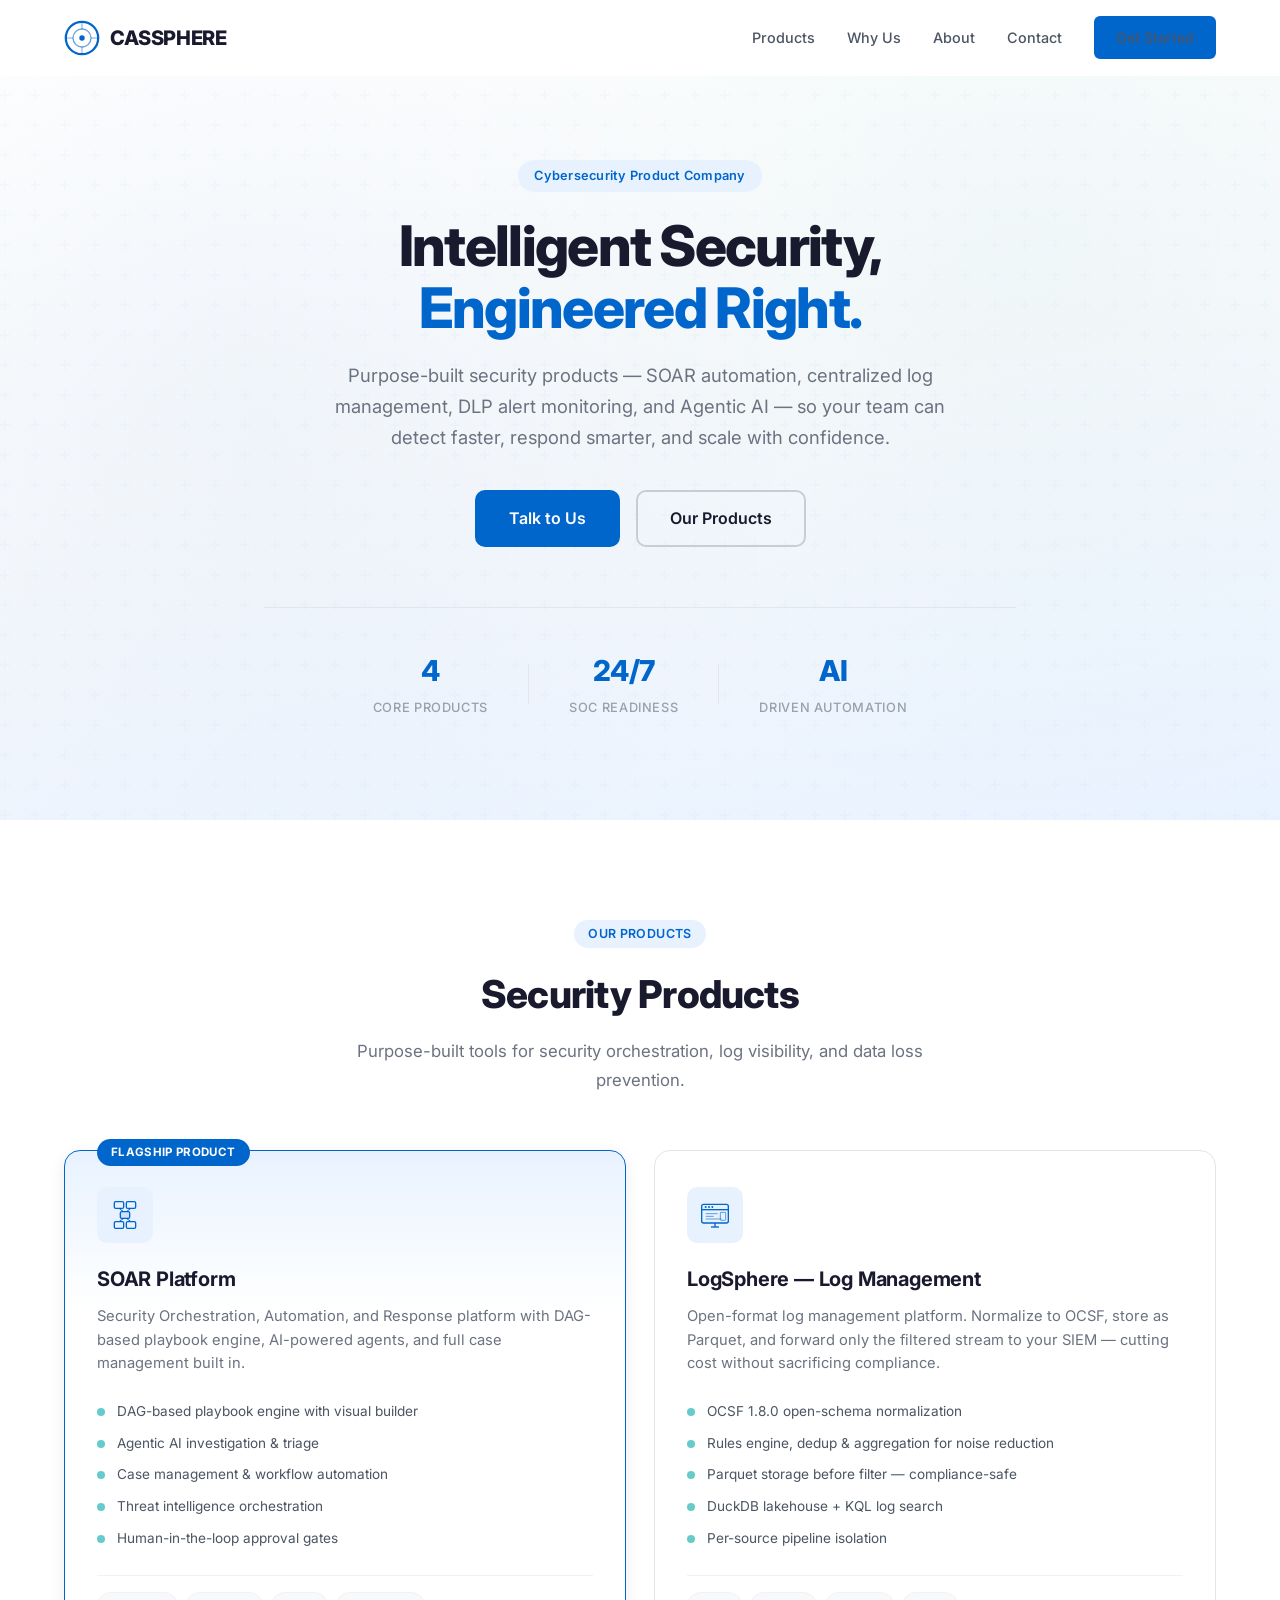
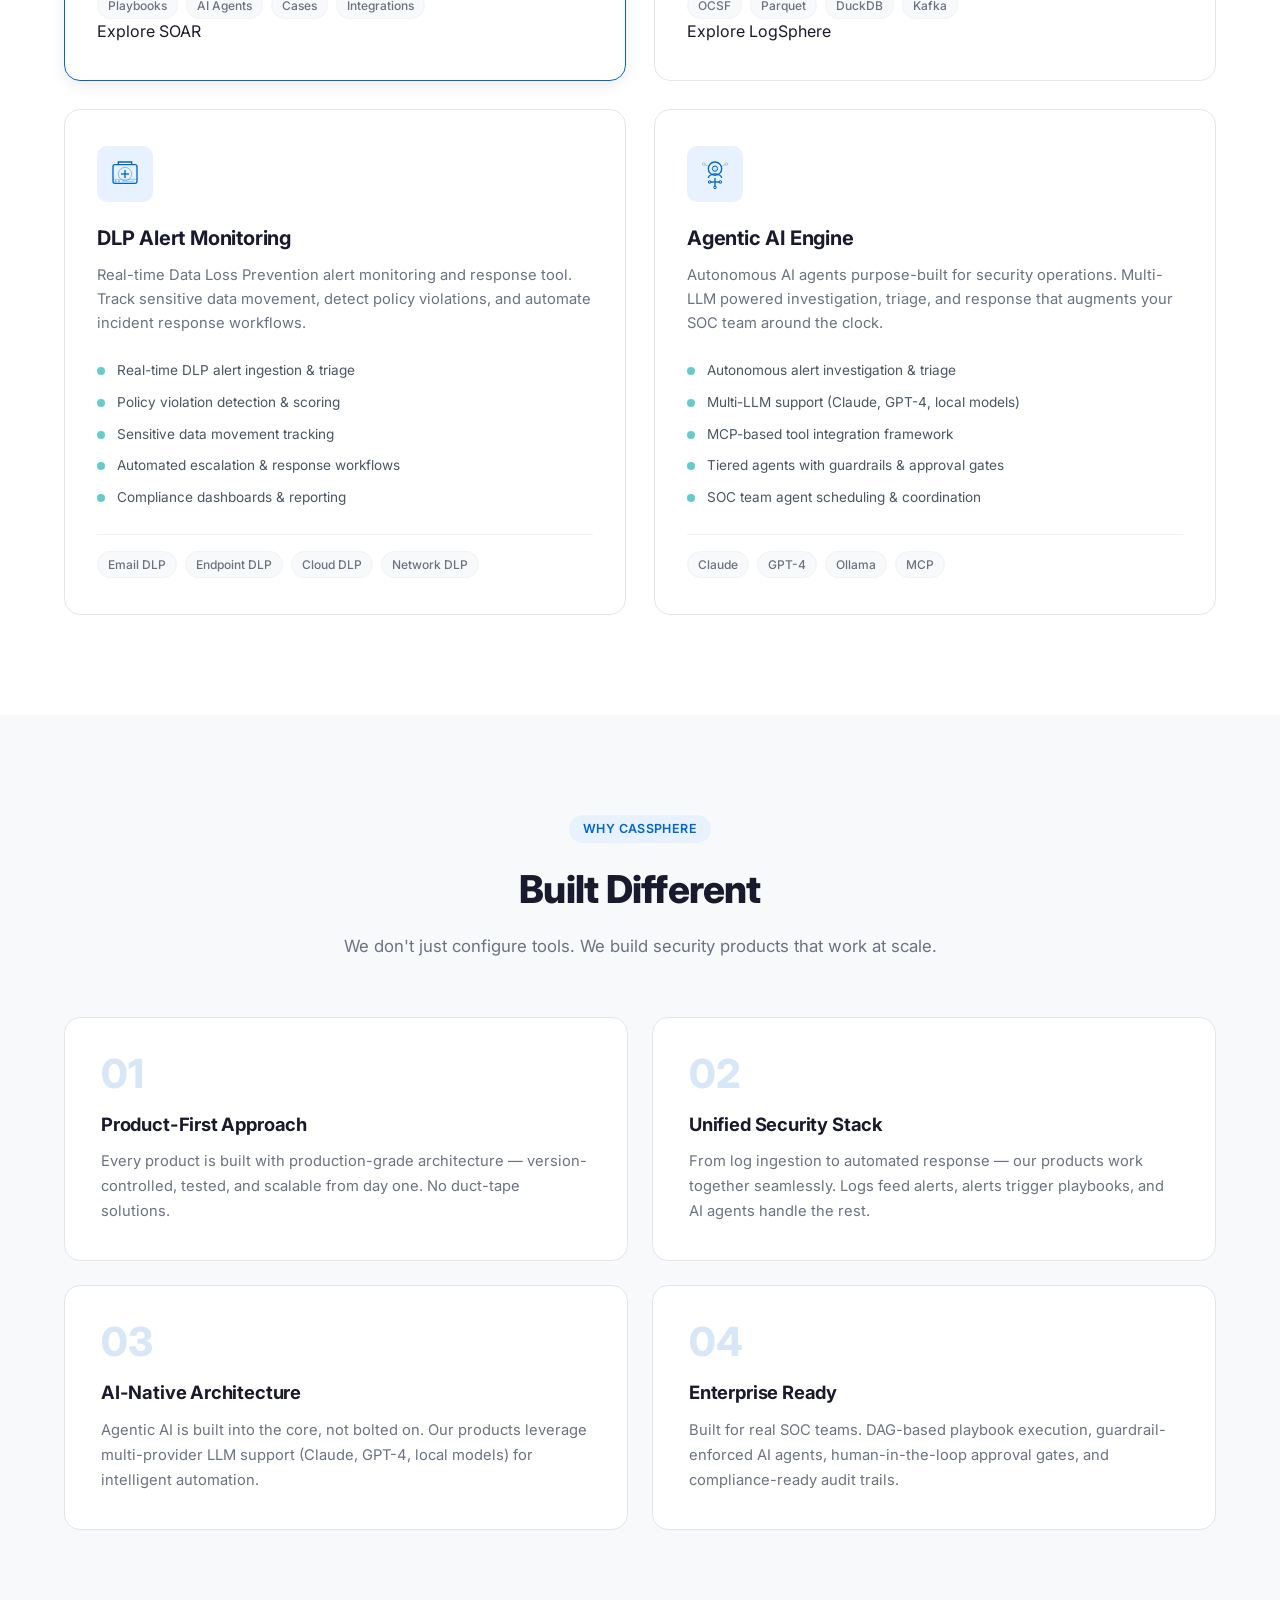
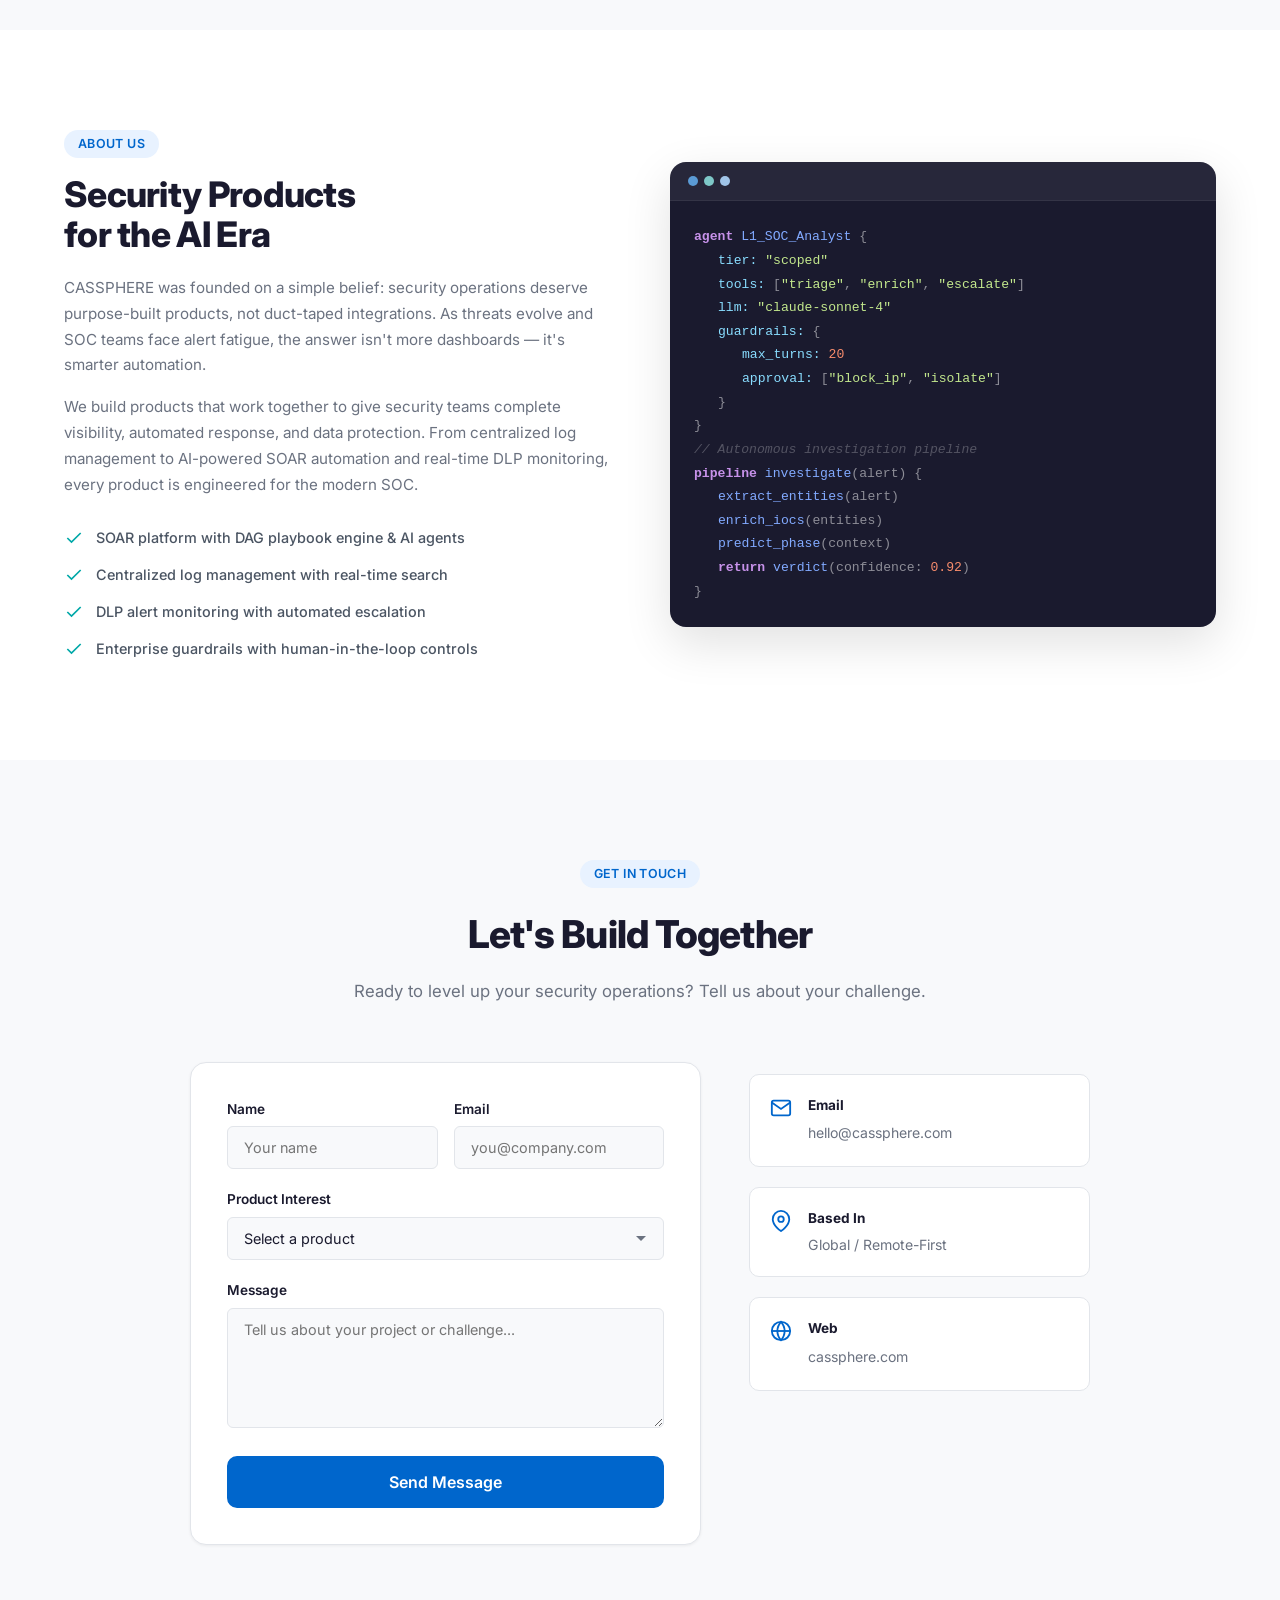
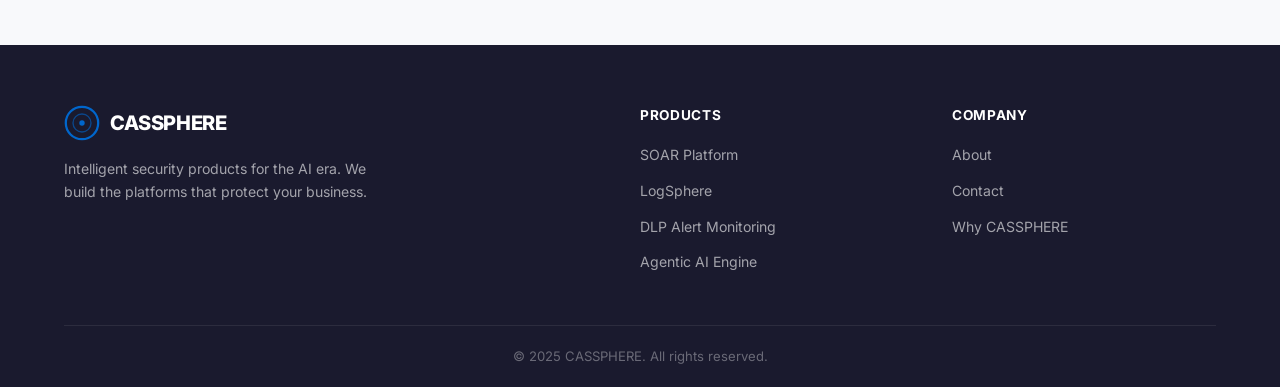
==== commit 03beacda: "soar and logsphere" ====
--- a/index.html
+++ b/index.html
@@ -113,6 +113,7 @@
                         <span class="platform-tag">Cases</span>
                         <span class="platform-tag">Integrations</span>
                     </div>
+                    <a href="soar.html" class="service-card-link">Explore SOAR</a>
                 </div>
 
                 <!-- Log Management -->
@@ -132,21 +133,22 @@
                             <line x1="18" y1="42" x2="30" y2="42" stroke="currentColor" stroke-width="2"/>
                         </svg>
                     </div>
-                    <h3>Log Management</h3>
-                    <p>Centralized log collection, normalization, and analysis platform. Ingest logs from any source, search in real time, and build detection rules that catch real threats.</p>
+                    <h3>LogSphere &mdash; Log Management</h3>
+                    <p>Open-format log management platform. Normalize to OCSF, store as Parquet, and forward only the filtered stream to your SIEM &mdash; cutting cost without sacrificing compliance.</p>
                     <ul class="service-features">
-                        <li>Universal log ingestion &amp; normalization</li>
-                        <li>Real-time search &amp; correlation</li>
-                        <li>Detection rule engine &amp; tuning</li>
-                        <li>Compliance-ready retention &amp; archival</li>
-                        <li>MITRE ATT&CK coverage mapping</li>
+                        <li>OCSF 1.8.0 open-schema normalization</li>
+                        <li>Rules engine, dedup &amp; aggregation for noise reduction</li>
+                        <li>Parquet storage before filter &mdash; compliance-safe</li>
+                        <li>DuckDB lakehouse + KQL log search</li>
+                        <li>Per-source pipeline isolation</li>
                     </ul>
                     <div class="service-platforms">
-                        <span class="platform-tag">Syslog</span>
-                        <span class="platform-tag">Cloud Logs</span>
-                        <span class="platform-tag">Endpoint</span>
-                        <span class="platform-tag">Network</span>
-                    </div>
+                        <span class="platform-tag">OCSF</span>
+                        <span class="platform-tag">Parquet</span>
+                        <span class="platform-tag">DuckDB</span>
+                        <span class="platform-tag">Kafka</span>
+                    </div>
+                    <a href="logsphere.html" class="service-card-link">Explore LogSphere</a>
                 </div>
 
                 <!-- DLP Alert Monitoring -->
@@ -337,7 +339,7 @@
                         <select id="service" name="service">
                             <option value="">Select a product</option>
                             <option value="soar">SOAR Platform</option>
-                            <option value="logs">Log Management</option>
+                            <option value="logs">LogSphere (Log Management)</option>
                             <option value="dlp">DLP Alert Monitoring</option>
                             <option value="ai">Agentic AI Engine</option>
                             <option value="all">All Products</option>
@@ -394,8 +396,8 @@
                 <div class="footer-links">
                     <h4>Products</h4>
                     <ul>
-                        <li><a href="#products">SOAR Platform</a></li>
-                        <li><a href="#products">Log Management</a></li>
+                        <li><a href="soar.html">SOAR Platform</a></li>
+                        <li><a href="logsphere.html">LogSphere</a></li>
                         <li><a href="#products">DLP Alert Monitoring</a></li>
                         <li><a href="#products">Agentic AI Engine</a></li>
                     </ul>
